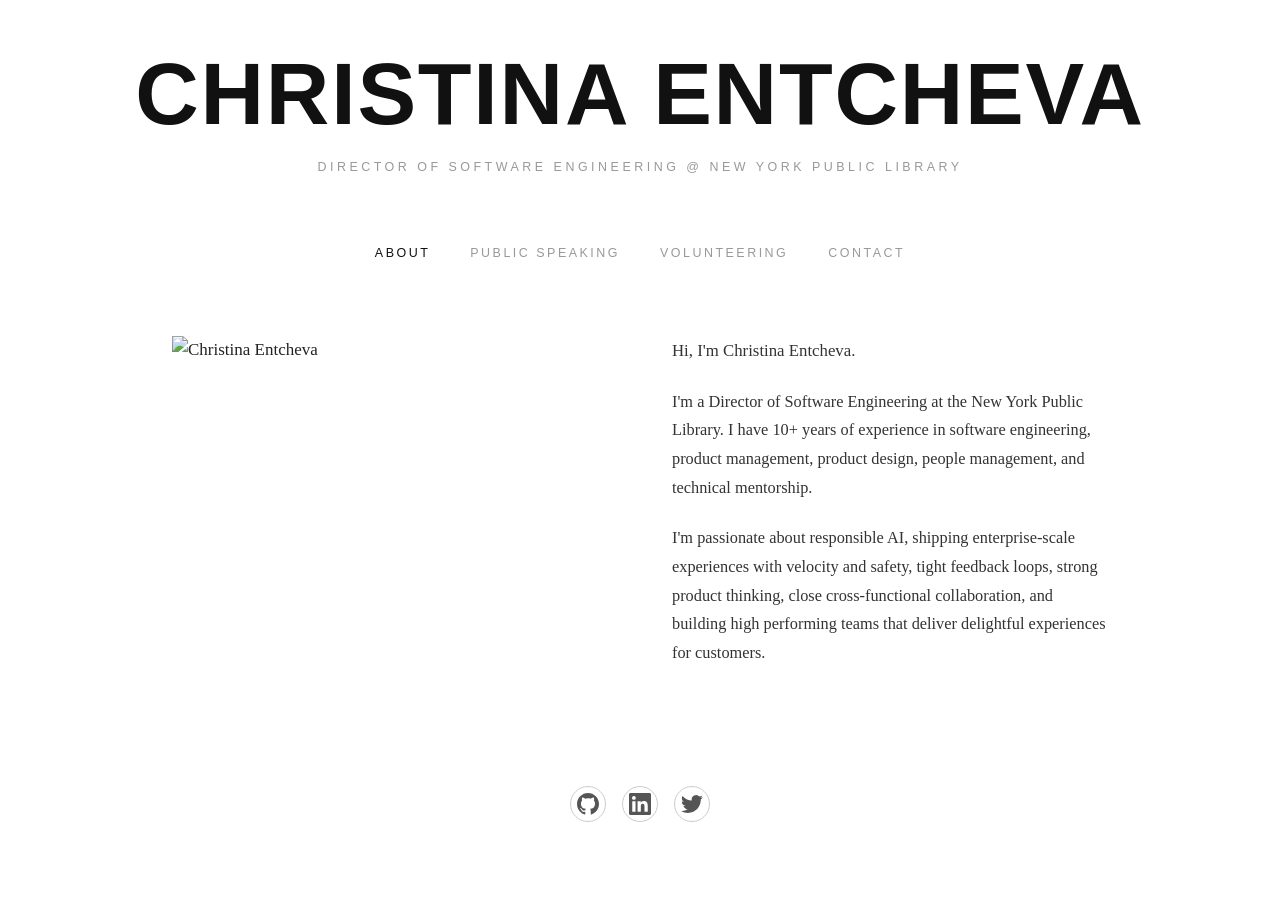
==== index.html @ e2043cb6 "Initial commit: plain HTML/CSS personal website" ====
<!DOCTYPE html>
<html lang="en">
<head>
  <meta charset="UTF-8" />
  <meta name="viewport" content="width=device-width, initial-scale=1.0" />
  <title>Christina Entcheva</title>
  <link rel="stylesheet" href="css/style.css" />
</head>
<body>
  <header>
    <h1>CHRISTINA ENTCHEVA</h1>
    <p class="subtitle">DIRECTOR OF SOFTWARE ENGINEERING @ NEW YORK PUBLIC LIBRARY</p>
    <nav>
      <a href="index.html" class="active">ABOUT</a>
      <a href="public-speaking.html">PUBLIC SPEAKING</a>
      <a href="volunteering.html">VOLUNTEERING</a>
      <a href="contact.html">CONTACT</a>
    </nav>
  </header>

  <main class="about-section">
    <div class="about-grid">
      <div class="about-photo">
        <img src="images/christina.jpg" alt="Christina Entcheva" />
      </div>
      <div class="about-text">
        <p>Hi, I'm Christina Entcheva.</p>
        <p>I'm a Director of Software Engineering at the New York Public Library. I have 10+ years of experience in software engineering, product management, product design, people management, and technical mentorship.</p>
        <p>I'm passionate about responsible AI, shipping enterprise-scale experiences with velocity and safety, tight feedback loops, strong product thinking, close cross-functional collaboration, and building high performing teams that deliver delightful experiences for customers.</p>
      </div>
    </div>
  </main>

  <footer>
    <div class="social-icons">
      <a href="https://github.com/entcheva" target="_blank" aria-label="GitHub">
        <svg xmlns="http://www.w3.org/2000/svg" width="22" height="22" viewBox="0 0 24 24" fill="currentColor"><path d="M12 0C5.374 0 0 5.373 0 12c0 5.302 3.438 9.8 8.207 11.387.599.111.793-.261.793-.577v-2.234c-3.338.726-4.033-1.416-4.033-1.416-.546-1.387-1.333-1.756-1.333-1.756-1.089-.745.083-.729.083-.729 1.205.084 1.839 1.237 1.839 1.237 1.07 1.834 2.807 1.304 3.492.997.107-.775.418-1.305.762-1.604-2.665-.305-5.467-1.334-5.467-5.931 0-1.311.469-2.381 1.236-3.221-.124-.303-.535-1.524.117-3.176 0 0 1.008-.322 3.301 1.23A11.509 11.509 0 0 1 12 5.803c1.02.005 2.047.138 3.006.404 2.291-1.552 3.297-1.23 3.297-1.23.653 1.653.242 2.874.118 3.176.77.84 1.235 1.911 1.235 3.221 0 4.609-2.807 5.624-5.479 5.921.43.372.823 1.102.823 2.222v3.293c0 .319.192.694.801.576C20.566 21.797 24 17.3 24 12c0-6.627-5.373-12-12-12z"/></svg>
      </a>
      <a href="https://www.linkedin.com/in/christinaentcheva" target="_blank" aria-label="LinkedIn">
        <svg xmlns="http://www.w3.org/2000/svg" width="22" height="22" viewBox="0 0 24 24" fill="currentColor"><path d="M20.447 20.452h-3.554v-5.569c0-1.328-.027-3.037-1.852-3.037-1.853 0-2.136 1.445-2.136 2.939v5.667H9.351V9h3.414v1.561h.046c.477-.9 1.637-1.85 3.37-1.85 3.601 0 4.267 2.37 4.267 5.455v6.286zM5.337 7.433a2.062 2.062 0 0 1-2.063-2.065 2.064 2.064 0 1 1 2.063 2.065zm1.782 13.019H3.555V9h3.564v11.452zM22.225 0H1.771C.792 0 0 .774 0 1.729v20.542C0 23.227.792 24 1.771 24h20.451C23.2 24 24 23.227 24 22.271V1.729C24 .774 23.2 0 22.222 0h.003z"/></svg>
      </a>
      <a href="https://twitter.com/entcheva" target="_blank" aria-label="Twitter">
        <svg xmlns="http://www.w3.org/2000/svg" width="22" height="22" viewBox="0 0 24 24" fill="currentColor"><path d="M23.953 4.57a10 10 0 0 1-2.825.775 4.958 4.958 0 0 0 2.163-2.723c-.951.555-2.005.959-3.127 1.184a4.92 4.92 0 0 0-8.384 4.482C7.69 8.095 4.067 6.13 1.64 3.162a4.822 4.822 0 0 0-.666 2.475c0 1.71.87 3.213 2.188 4.096a4.904 4.904 0 0 1-2.228-.616v.06a4.923 4.923 0 0 0 3.946 4.827 4.996 4.996 0 0 1-2.212.085 4.936 4.936 0 0 0 4.604 3.417 9.867 9.867 0 0 1-6.102 2.105c-.39 0-.779-.023-1.17-.067a13.995 13.995 0 0 0 7.557 2.209c9.053 0 13.998-7.496 13.998-13.985 0-.21 0-.42-.015-.63A9.935 9.935 0 0 0 24 4.59z"/></svg>
      </a>
    </div>
  </footer>
</body>
</html>
---- css/style.css ----
/* =====================
   Reset & Base
   ===================== */
*, *::before, *::after {
  box-sizing: border-box;
  margin: 0;
  padding: 0;
}

body {
  font-family: Georgia, 'Times New Roman', serif;
  background-color: #ffffff;
  color: #222222;
  font-size: 17px;
  line-height: 1.7;
}

a {
  color: inherit;
  text-decoration: underline;
}

a:hover {
  opacity: 0.7;
}

img {
  display: block;
  max-width: 100%;
  height: auto;
}

hr {
  border: none;
  border-top: 1px solid #e0e0e0;
  margin: 3rem 0;
}

/* =====================
   Header
   ===================== */
header {
  text-align: center;
  padding: 3rem 2rem 0;
}

header h1 {
  font-family: 'Arial Black', 'Helvetica Neue', Arial, sans-serif;
  font-size: clamp(2.5rem, 7vw, 5.5rem);
  font-weight: 900;
  letter-spacing: 0.02em;
  text-transform: uppercase;
  color: #111111;
  line-height: 1.05;
  margin-bottom: 1rem;
}

.subtitle {
  font-family: 'Arial', 'Helvetica Neue', sans-serif;
  font-size: 0.78rem;
  font-weight: 400;
  letter-spacing: 0.28em;
  text-transform: uppercase;
  color: #999999;
  margin-bottom: 2.5rem;
  line-height: 1.8;
}

/* =====================
   Navigation
   ===================== */
nav {
  display: flex;
  justify-content: center;
  gap: 2.5rem;
  padding: 1.5rem 0 2.5rem;
}

nav a {
  font-family: 'Arial', 'Helvetica Neue', sans-serif;
  font-size: 0.78rem;
  font-weight: 400;
  letter-spacing: 0.2em;
  text-transform: uppercase;
  text-decoration: none;
  color: #999999;
  transition: color 0.2s;
}

nav a:hover,
nav a.active {
  color: #111111;
}

/* =====================
   About Page
   ===================== */
.about-section {
  max-width: 1000px;
  margin: 2rem auto 4rem;
  padding: 0 2rem;
}

.about-grid {
  display: grid;
  grid-template-columns: 1fr 1fr;
  gap: 4rem;
  align-items: start;
}

.about-photo img {
  width: 100%;
  height: auto;
  display: block;
}

.about-text p {
  margin-bottom: 1.4rem;
  font-size: 1.02rem;
  line-height: 1.75;
  color: #333333;
}

.about-text p:first-child {
  font-size: 1.05rem;
  font-weight: 400;
}

/* =====================
   Content Section (Speaking / Volunteering)
   ===================== */
.content-section {
  max-width: 1000px;
  margin: 2rem auto 4rem;
  padding: 0 2rem;
}

/* =====================
   Talk / Volunteer Cards
   ===================== */
.talk {
  margin-bottom: 3rem;
}

.talk-image {
  margin-bottom: 2rem;
}

.talk-image img {
  width: 100%;
  height: auto;
  display: block;
}

.talk-body {
  display: grid;
  grid-template-columns: 1fr 2fr;
  gap: 3rem;
  align-items: start;
}

.talk-title-col h2 {
  font-family: 'Arial Black', 'Helvetica Neue', Arial, sans-serif;
  font-size: 1.05rem;
  font-weight: 900;
  line-height: 1.4;
  color: #111111;
}

.talk-desc-col p {
  margin-bottom: 1rem;
  font-size: 0.97rem;
  line-height: 1.75;
  color: #333333;
}

.talk-desc-col a {
  font-weight: bold;
  text-decoration: underline;
  color: #111111;
}

/* =====================
   Contact Page
   ===================== */
.contact-section {
  padding-top: 1rem;
}

.contact-section p {
  margin-bottom: 1.5rem;
  font-size: 1rem;
  color: #333333;
}

.contact-list {
  list-style: none;
  padding: 0;
}

.contact-list li {
  margin-bottom: 0.75rem;
  font-size: 1rem;
}

.contact-list a {
  text-decoration: underline;
  color: #111111;
}

/* =====================
   Footer
   ===================== */
footer {
  text-align: center;
  padding: 2rem 0 3rem;
}

.social-icons {
  display: flex;
  justify-content: center;
  gap: 1rem;
  align-items: center;
}

.social-icons a {
  display: flex;
  align-items: center;
  justify-content: center;
  width: 36px;
  height: 36px;
  border-radius: 50%;
  border: 1.5px solid #cccccc;
  color: #555555;
  text-decoration: none;
  transition: border-color 0.2s, color 0.2s;
}

.social-icons a:hover {
  border-color: #111111;
  color: #111111;
}

/* =====================
   Responsive
   ===================== */
@media (max-width: 700px) {
  .about-grid {
    grid-template-columns: 1fr;
    gap: 2rem;
  }

  .talk-body {
    grid-template-columns: 1fr;
    gap: 1rem;
  }

  nav {
    gap: 1.2rem;
    flex-wrap: wrap;
  }

  header h1 {
    font-size: 2.5rem;
  }
}
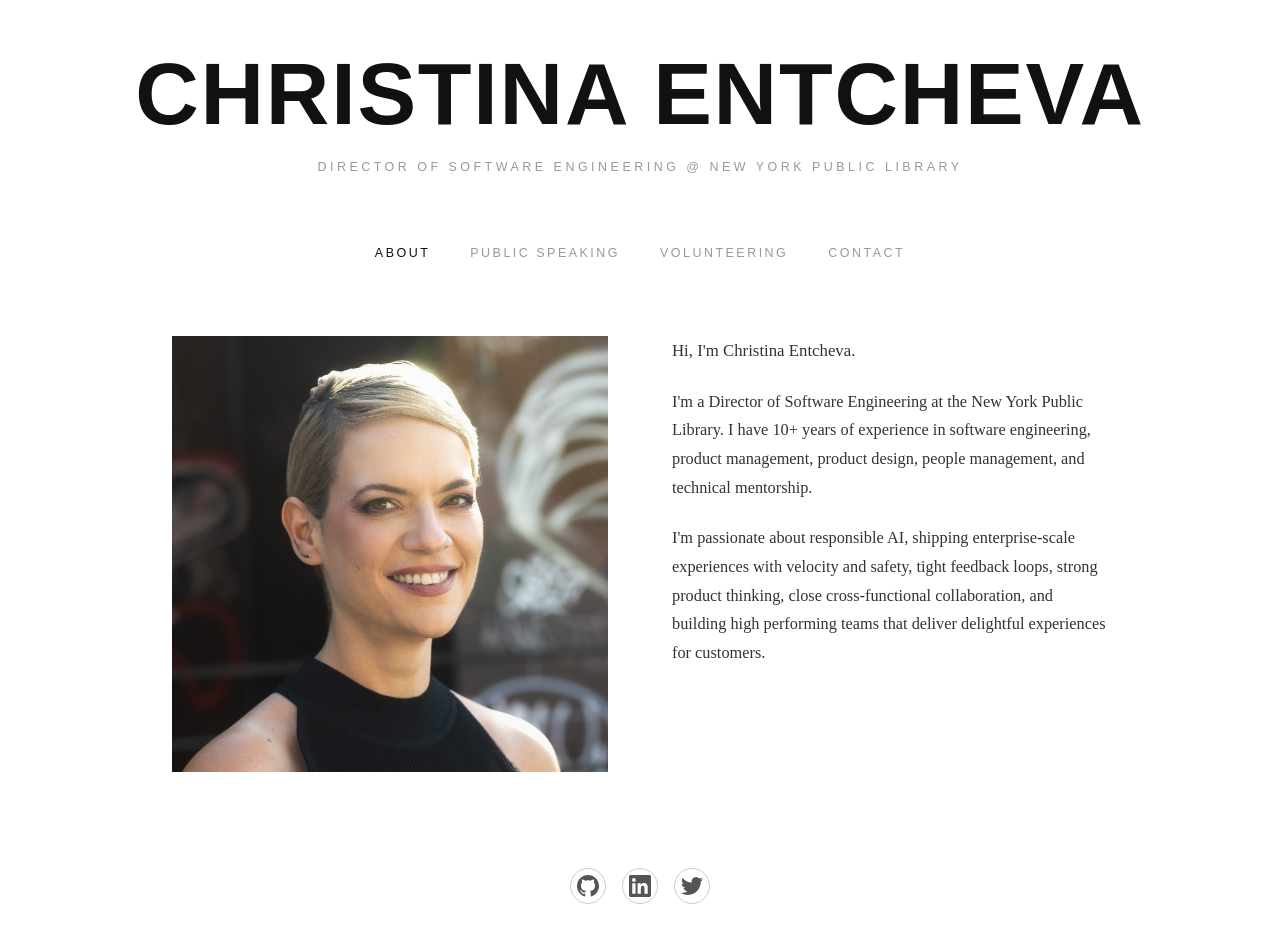
==== commit 55a68c23: "Update content to match current Squarespace livesite, add images" ====
--- a/index.html
+++ b/index.html
@@ -36,10 +36,10 @@
       <a href="https://github.com/entcheva" target="_blank" aria-label="GitHub">
         <svg xmlns="http://www.w3.org/2000/svg" width="22" height="22" viewBox="0 0 24 24" fill="currentColor"><path d="M12 0C5.374 0 0 5.373 0 12c0 5.302 3.438 9.8 8.207 11.387.599.111.793-.261.793-.577v-2.234c-3.338.726-4.033-1.416-4.033-1.416-.546-1.387-1.333-1.756-1.333-1.756-1.089-.745.083-.729.083-.729 1.205.084 1.839 1.237 1.839 1.237 1.07 1.834 2.807 1.304 3.492.997.107-.775.418-1.305.762-1.604-2.665-.305-5.467-1.334-5.467-5.931 0-1.311.469-2.381 1.236-3.221-.124-.303-.535-1.524.117-3.176 0 0 1.008-.322 3.301 1.23A11.509 11.509 0 0 1 12 5.803c1.02.005 2.047.138 3.006.404 2.291-1.552 3.297-1.23 3.297-1.23.653 1.653.242 2.874.118 3.176.77.84 1.235 1.911 1.235 3.221 0 4.609-2.807 5.624-5.479 5.921.43.372.823 1.102.823 2.222v3.293c0 .319.192.694.801.576C20.566 21.797 24 17.3 24 12c0-6.627-5.373-12-12-12z"/></svg>
       </a>
-      <a href="https://www.linkedin.com/in/christinaentcheva" target="_blank" aria-label="LinkedIn">
+      <a href="https://www.linkedin.com/in/centcheva/" target="_blank" aria-label="LinkedIn">
         <svg xmlns="http://www.w3.org/2000/svg" width="22" height="22" viewBox="0 0 24 24" fill="currentColor"><path d="M20.447 20.452h-3.554v-5.569c0-1.328-.027-3.037-1.852-3.037-1.853 0-2.136 1.445-2.136 2.939v5.667H9.351V9h3.414v1.561h.046c.477-.9 1.637-1.85 3.37-1.85 3.601 0 4.267 2.37 4.267 5.455v6.286zM5.337 7.433a2.062 2.062 0 0 1-2.063-2.065 2.064 2.064 0 1 1 2.063 2.065zm1.782 13.019H3.555V9h3.564v11.452zM22.225 0H1.771C.792 0 0 .774 0 1.729v20.542C0 23.227.792 24 1.771 24h20.451C23.2 24 24 23.227 24 22.271V1.729C24 .774 23.2 0 22.222 0h.003z"/></svg>
       </a>
-      <a href="https://twitter.com/entcheva" target="_blank" aria-label="Twitter">
+      <a href="https://twitter.com/christinaent" target="_blank" aria-label="Twitter">
         <svg xmlns="http://www.w3.org/2000/svg" width="22" height="22" viewBox="0 0 24 24" fill="currentColor"><path d="M23.953 4.57a10 10 0 0 1-2.825.775 4.958 4.958 0 0 0 2.163-2.723c-.951.555-2.005.959-3.127 1.184a4.92 4.92 0 0 0-8.384 4.482C7.69 8.095 4.067 6.13 1.64 3.162a4.822 4.822 0 0 0-.666 2.475c0 1.71.87 3.213 2.188 4.096a4.904 4.904 0 0 1-2.228-.616v.06a4.923 4.923 0 0 0 3.946 4.827 4.996 4.996 0 0 1-2.212.085 4.936 4.936 0 0 0 4.604 3.417 9.867 9.867 0 0 1-6.102 2.105c-.39 0-.779-.023-1.17-.067a13.995 13.995 0 0 0 7.557 2.209c9.053 0 13.998-7.496 13.998-13.985 0-.21 0-.42-.015-.63A9.935 9.935 0 0 0 24 4.59z"/></svg>
       </a>
     </div>
